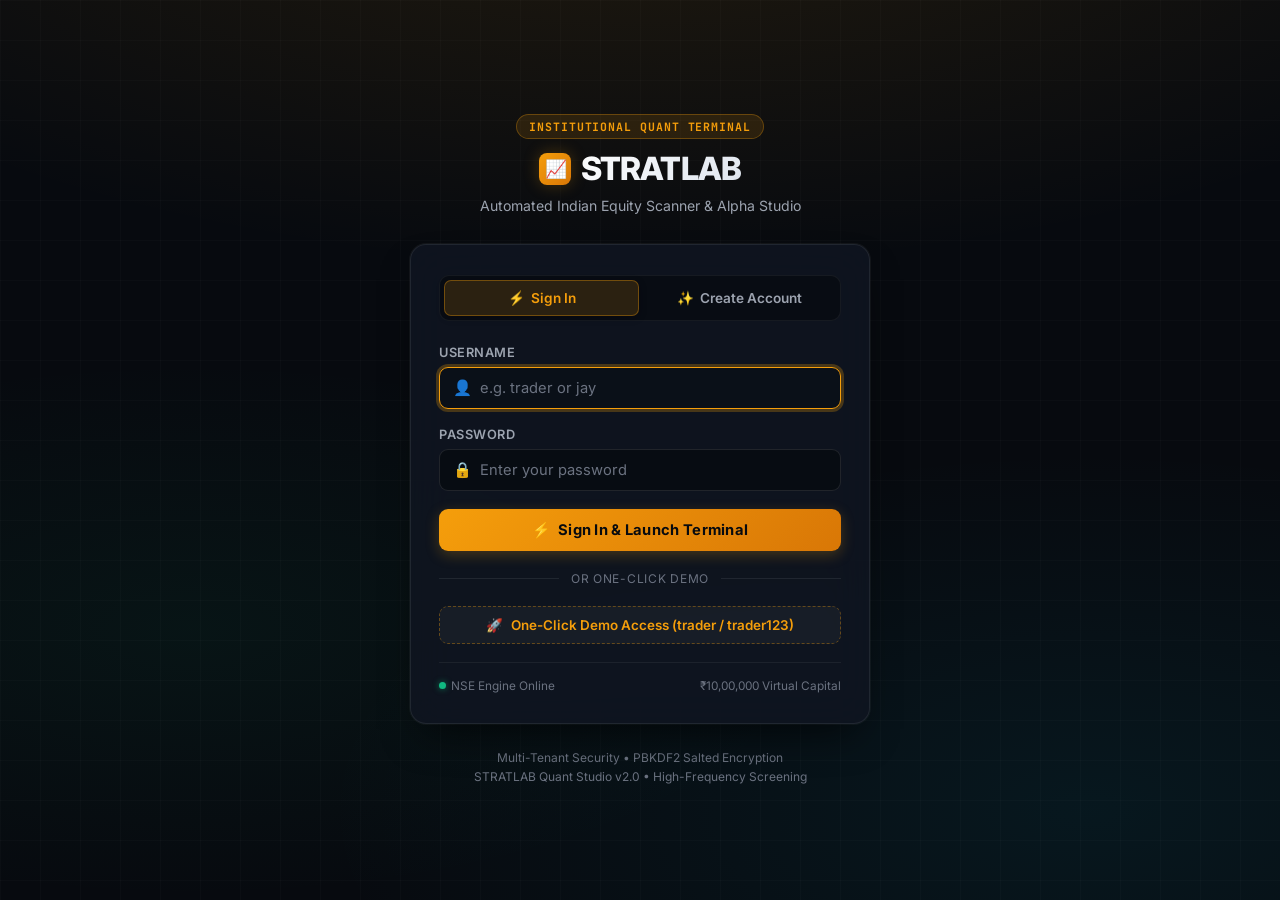
==== frontend/login.html @ 99e92d4f "feat: implement dedicated login gateway page and authentication guard" ====
<!DOCTYPE html>
<html lang="en">
<head>
  <meta charset="UTF-8">
  <meta name="viewport" content="width=device-width, initial-scale=1.0">
  <title>Sign In — STRATLAB Quant Studio</title>
  <link rel="preconnect" href="https://fonts.googleapis.com">
  <link rel="preconnect" href="https://fonts.gstatic.com" crossorigin>
  <link href="https://fonts.googleapis.com/css2?family=Inter:wght@300;400;500;600;700;800&family=JetBrains+Mono:wght@400;500;600;700&display=swap" rel="stylesheet">
  <style>
    :root {
      --bg-dark: #070a0f;
      --bg-surface: #0e131d;
      --bg-card: rgba(16, 22, 34, 0.85);
      --bg-card-hover: rgba(22, 30, 46, 0.95);
      --border-subtle: rgba(255, 255, 255, 0.08);
      --border-focus: #f59e0b;
      --text-main: #f3f4f6;
      --text-muted: #9ca3af;
      --text-subtle: #6b7280;
      --accent-amber: #f59e0b;
      --accent-amber-glow: rgba(245, 158, 11, 0.25);
      --accent-cyan: #06b6d4;
      --accent-cyan-glow: rgba(6, 182, 212, 0.25);
      --accent-green: #10b981;
      --accent-red: #ef4444;
      --font-main: 'Inter', -apple-system, BlinkMacSystemFont, 'Segoe UI', Roboto, sans-serif;
      --font-mono: 'JetBrains Mono', monospace;
    }

    * {
      box-sizing: border-box;
      margin: 0;
      padding: 0;
    }

    body {
      background-color: var(--bg-dark);
      background-image: 
        radial-gradient(ellipse 80% 50% at 50% -20%, rgba(245, 158, 11, 0.12), transparent),
        radial-gradient(ellipse 60% 40% at 85% 90%, rgba(6, 182, 212, 0.08), transparent),
        radial-gradient(ellipse 50% 30% at 15% 70%, rgba(16, 185, 129, 0.06), transparent);
      color: var(--text-main);
      font-family: var(--font-main);
      min-height: 100vh;
      display: flex;
      flex-direction: column;
      align-items: center;
      justify-content: center;
      padding: 24px 16px;
      overflow-x: hidden;
    }

    /* Ambient grid background overlay */
    .bg-grid {
      position: fixed;
      top: 0;
      left: 0;
      width: 100vw;
      height: 100vh;
      background-size: 40px 40px;
      background-image: 
        linear-gradient(to right, rgba(255, 255, 255, 0.02) 1px, transparent 1px),
        linear-gradient(to bottom, rgba(255, 255, 255, 0.02) 1px, transparent 1px);
      pointer-events: none;
      z-index: 0;
    }

    .login-container {
      position: relative;
      z-index: 1;
      width: 100%;
      max-width: 460px;
      margin: 0 auto;
    }

    /* Brand Header */
    .brand-header {
      text-align: center;
      margin-bottom: 28px;
    }

    .brand-badge {
      display: inline-flex;
      align-items: center;
      gap: 6px;
      padding: 4px 12px;
      border-radius: 9999px;
      background: rgba(245, 158, 11, 0.12);
      border: 1px solid rgba(245, 158, 11, 0.3);
      color: var(--accent-amber);
      font-size: 0.72rem;
      font-weight: 700;
      letter-spacing: 0.08em;
      text-transform: uppercase;
      margin-bottom: 12px;
      font-family: var(--font-mono);
    }

    .brand-title {
      font-size: 2rem;
      font-weight: 800;
      letter-spacing: -0.03em;
      line-height: 1.15;
      background: linear-gradient(135deg, #ffffff 30%, #e2e8f0 70%, #94a3b8 100%);
      -webkit-background-clip: text;
      -webkit-text-fill-color: transparent;
      margin-bottom: 8px;
      display: flex;
      align-items: center;
      justify-content: center;
      gap: 10px;
    }

    .brand-logo-icon {
      width: 32px;
      height: 32px;
      background: linear-gradient(135deg, #f59e0b, #d97706);
      border-radius: 8px;
      display: inline-flex;
      align-items: center;
      justify-content: center;
      font-size: 1.1rem;
      box-shadow: 0 0 16px var(--accent-amber-glow);
      -webkit-text-fill-color: #070a0f;
    }

    .brand-subtitle {
      font-size: 0.88rem;
      color: var(--text-muted);
      line-height: 1.45;
    }

    /* Auth Card */
    .auth-card {
      background: var(--bg-card);
      backdrop-filter: blur(20px);
      -webkit-backdrop-filter: blur(20px);
      border: 1px solid var(--border-subtle);
      border-radius: 16px;
      box-shadow: 0 20px 40px -15px rgba(0, 0, 0, 0.7), 0 0 0 1px rgba(255, 255, 255, 0.05);
      padding: 30px 28px;
      transition: border-color 0.25s ease;
    }

    /* Tabs Row */
    .tabs-row {
      display: flex;
      background: rgba(0, 0, 0, 0.35);
      border: 1px solid rgba(255, 255, 255, 0.06);
      border-radius: 10px;
      padding: 4px;
      margin-bottom: 24px;
      gap: 4px;
    }

    .tab-btn {
      flex: 1;
      padding: 9px 14px;
      background: transparent;
      border: none;
      color: var(--text-muted);
      font-size: 0.85rem;
      font-weight: 600;
      border-radius: 7px;
      cursor: pointer;
      transition: all 0.2s ease;
      font-family: var(--font-main);
      display: flex;
      align-items: center;
      justify-content: center;
      gap: 6px;
    }

    .tab-btn:hover {
      color: var(--text-main);
      background: rgba(255, 255, 255, 0.04);
    }

    .tab-btn.active {
      background: rgba(245, 158, 11, 0.15);
      color: var(--accent-amber);
      border: 1px solid rgba(245, 158, 11, 0.35);
      box-shadow: 0 2px 8px rgba(0, 0, 0, 0.2);
    }

    /* Form Styles */
    .form-group {
      margin-bottom: 18px;
    }

    .form-label {
      display: block;
      font-size: 0.8rem;
      font-weight: 600;
      color: var(--text-muted);
      margin-bottom: 7px;
      text-transform: uppercase;
      letter-spacing: 0.04em;
    }

    .input-wrapper {
      position: relative;
      display: flex;
      align-items: center;
    }

    .input-icon {
      position: absolute;
      left: 14px;
      color: var(--text-subtle);
      font-size: 0.95rem;
      pointer-events: none;
      user-select: none;
    }

    .form-input {
      width: 100%;
      padding: 11px 14px 11px 40px;
      background: rgba(7, 10, 15, 0.7);
      border: 1px solid rgba(255, 255, 255, 0.1);
      border-radius: 9px;
      color: var(--text-main);
      font-size: 0.92rem;
      font-family: var(--font-main);
      transition: all 0.2s ease;
      outline: none;
    }

    .form-input:focus {
      border-color: var(--accent-amber);
      box-shadow: 0 0 0 3px var(--accent-amber-glow);
      background: rgba(11, 16, 24, 0.9);
    }

    .form-input::placeholder {
      color: var(--text-subtle);
    }

    /* Status Message Box */
    .status-box {
      padding: 11px 14px;
      border-radius: 9px;
      font-size: 0.83rem;
      margin-bottom: 18px;
      display: none;
      align-items: center;
      gap: 10px;
      line-height: 1.4;
      animation: fadeIn 0.2s ease-in;
    }

    .status-box.error {
      background: rgba(239, 68, 68, 0.12);
      border: 1px solid rgba(239, 68, 68, 0.35);
      color: #fca5a5;
      display: flex;
    }

    .status-box.success {
      background: rgba(16, 185, 129, 0.12);
      border: 1px solid rgba(16, 185, 129, 0.35);
      color: #6ee7b7;
      display: flex;
    }

    /* Submit Button */
    .btn-submit {
      width: 100%;
      padding: 12px 16px;
      background: linear-gradient(135deg, #f59e0b, #d97706);
      border: none;
      border-radius: 9px;
      color: #070a0f;
      font-size: 0.92rem;
      font-weight: 700;
      letter-spacing: 0.02em;
      cursor: pointer;
      box-shadow: 0 4px 14px var(--accent-amber-glow);
      transition: all 0.2s ease;
      display: flex;
      align-items: center;
      justify-content: center;
      gap: 8px;
      font-family: var(--font-main);
    }

    .btn-submit:hover:not(:disabled) {
      transform: translateY(-1px);
      box-shadow: 0 6px 20px rgba(245, 158, 11, 0.35);
      filter: brightness(1.06);
    }

    .btn-submit:active:not(:disabled) {
      transform: translateY(0);
    }

    .btn-submit:disabled {
      opacity: 0.65;
      cursor: not-allowed;
    }

    /* Divider */
    .auth-divider {
      display: flex;
      align-items: center;
      margin: 20px 0;
      color: var(--text-subtle);
      font-size: 0.75rem;
      text-transform: uppercase;
      letter-spacing: 0.06em;
    }

    .auth-divider::before,
    .auth-divider::after {
      content: '';
      flex: 1;
      height: 1px;
      background: rgba(255, 255, 255, 0.08);
    }

    .auth-divider span {
      padding: 0 12px;
    }

    /* Quick Demo Login Button */
    .btn-demo {
      width: 100%;
      padding: 10px 14px;
      background: rgba(255, 255, 255, 0.04);
      border: 1px dashed rgba(245, 158, 11, 0.35);
      border-radius: 9px;
      color: var(--accent-amber);
      font-size: 0.84rem;
      font-weight: 600;
      cursor: pointer;
      transition: all 0.2s ease;
      display: flex;
      align-items: center;
      justify-content: center;
      gap: 8px;
      font-family: var(--font-main);
    }

    .btn-demo:hover {
      background: rgba(245, 158, 11, 0.1);
      border-color: var(--accent-amber);
      border-style: solid;
      transform: translateY(-1px);
    }

    /* Feature Badges under card */
    .card-footer-info {
      margin-top: 18px;
      padding-top: 16px;
      border-top: 1px solid rgba(255, 255, 255, 0.06);
      display: flex;
      align-items: center;
      justify-content: space-between;
      font-size: 0.74rem;
      color: var(--text-subtle);
    }

    .card-footer-info span {
      display: inline-flex;
      align-items: center;
      gap: 5px;
    }

    .status-dot {
      width: 7px;
      height: 7px;
      border-radius: 50%;
      background: var(--accent-green);
      box-shadow: 0 0 6px rgba(16, 185, 129, 0.6);
    }

    /* Footer Copyright & Security */
    .page-footer {
      text-align: center;
      margin-top: 24px;
      font-size: 0.75rem;
      color: var(--text-subtle);
      line-height: 1.6;
    }

    .page-footer code {
      font-family: var(--font-mono);
      color: var(--text-muted);
      background: rgba(255, 255, 255, 0.04);
      padding: 2px 6px;
      border-radius: 4px;
    }

    /* Initial loading state cover */
    #auth-checking-overlay {
      position: fixed;
      top: 0;
      left: 0;
      width: 100vw;
      height: 100vh;
      background: var(--bg-dark);
      display: flex;
      flex-direction: column;
      align-items: center;
      justify-content: center;
      gap: 14px;
      z-index: 9999;
      transition: opacity 0.25s ease;
    }

    .spinner {
      width: 32px;
      height: 32px;
      border: 3px solid rgba(245, 158, 11, 0.15);
      border-top-color: var(--accent-amber);
      border-radius: 50%;
      animation: spin 0.8s linear infinite;
    }

    @keyframes spin {
      to { transform: rotate(360deg); }
    }

    @keyframes fadeIn {
      from { opacity: 0; transform: translateY(-4px); }
      to { opacity: 1; transform: translateY(0); }
    }
  </style>
</head>
<body>
  <div class="bg-grid"></div>

  <!-- Smooth verification overlay when checking active token -->
  <div id="auth-checking-overlay">
    <div class="spinner"></div>
    <p style="font-size: 0.84rem; color: var(--text-muted); font-family: var(--font-mono);">Connecting to Quant Studio...</p>
  </div>

  <div class="login-container">
    <!-- Brand Header -->
    <header class="brand-header">
      <div class="brand-badge">Institutional Quant Terminal</div>
      <h1 class="brand-title">
        <span class="brand-logo-icon">📈</span>
        <span>STRATLAB</span>
      </h1>
      <p class="brand-subtitle">Automated Indian Equity Scanner &amp; Alpha Studio</p>
    </header>

    <!-- Auth Card -->
    <main class="auth-card">
      <!-- Tabs -->
      <nav class="tabs-row" aria-label="Authentication Options">
        <button type="button" id="btn-tab-login" class="tab-btn active" onclick="switchAuthMode('login')">
          <span>⚡</span> Sign In
        </button>
        <button type="button" id="btn-tab-register" class="tab-btn" onclick="switchAuthMode('register')">
          <span>✨</span> Create Account
        </button>
      </nav>

      <!-- Status Alert Box -->
      <div id="auth-status-alert" class="status-box" role="alert"></div>

      <!-- Sign In Form -->
      <form id="form-signin" onsubmit="event.preventDefault(); handleSignIn();">
        <div class="form-group">
          <label class="form-label" for="signin-username">Username</label>
          <div class="input-wrapper">
            <span class="input-icon">👤</span>
            <input type="text" id="signin-username" class="form-input" placeholder="e.g. trader or jay" required autocomplete="username" autofocus>
          </div>
        </div>

        <div class="form-group">
          <label class="form-label" for="signin-password">Password</label>
          <div class="input-wrapper">
            <span class="input-icon">🔒</span>
            <input type="password" id="signin-password" class="form-input" placeholder="Enter your password" required autocomplete="current-password">
          </div>
        </div>

        <button type="submit" id="btn-submit-signin" class="btn-submit">
          <span>⚡</span> Sign In &amp; Launch Terminal
        </button>

        <div class="auth-divider">
          <span>or one-click demo</span>
        </div>

        <button type="button" class="btn-demo" onclick="handleDemoLogin()">
          <span>🚀</span> One-Click Demo Access (trader / trader123)
        </button>
      </form>

      <!-- Create Account Form -->
      <form id="form-register" style="display: none;" onsubmit="event.preventDefault(); handleRegister();">
        <div class="form-group">
          <label class="form-label" for="reg-username">Username</label>
          <div class="input-wrapper">
            <span class="input-icon">👤</span>
            <input type="text" id="reg-username" class="form-input" placeholder="Choose a username (min 3 chars)" required autocomplete="username">
          </div>
        </div>

        <div class="form-group">
          <label class="form-label" for="reg-display">Display Name (Optional)</label>
          <div class="input-wrapper">
            <span class="input-icon">🏷️</span>
            <input type="text" id="reg-display" class="form-input" placeholder="e.g. Jay Bothra" autocomplete="name">
          </div>
        </div>

        <div class="form-group">
          <label class="form-label" for="reg-password">Password</label>
          <div class="input-wrapper">
            <span class="input-icon">🔒</span>
            <input type="password" id="reg-password" class="form-input" placeholder="Min 4 characters" required autocomplete="new-password">
          </div>
        </div>

        <button type="submit" id="btn-submit-register" class="btn-submit">
          <span>🚀</span> Create Account &amp; Claim ₹10,00,000 Capital
        </button>
      </form>

      <!-- Footer Info -->
      <div class="card-footer-info">
        <span><span class="status-dot"></span> NSE Engine Online</span>
        <span>₹10,00,000 Virtual Capital</span>
      </div>
    </main>

    <!-- Page Footer -->
    <footer class="page-footer">
      <p>Multi-Tenant Security • PBKDF2 Salted Encryption</p>
      <p>STRATLAB Quant Studio v2.0 • High-Frequency Screening</p>
    </footer>
  </div>

  <script>
    // Tab switching logic
    function switchAuthMode(mode) {
      const isLogin = mode === 'login';
      document.getElementById('btn-tab-login').classList.toggle('active', isLogin);
      document.getElementById('btn-tab-register').classList.toggle('active', !isLogin);
      document.getElementById('form-signin').style.display = isLogin ? 'block' : 'none';
      document.getElementById('form-register').style.display = isLogin ? 'none' : 'block';
      clearStatus();

      if (isLogin) {
        document.getElementById('signin-username').focus();
      } else {
        document.getElementById('reg-username').focus();
      }
    }

    function showStatus(message, type = 'error') {
      const alert = document.getElementById('auth-status-alert');
      alert.className = `status-box ${type}`;
      alert.innerHTML = `${type === 'error' ? '⚠️' : '✅'} <span>${message}</span>`;
      alert.style.display = 'flex';
    }

    function clearStatus() {
      const alert = document.getElementById('auth-status-alert');
      alert.style.display = 'none';
      alert.innerHTML = '';
    }

    // Direct Login Submission
    async function handleSignIn() {
      clearStatus();
      const usernameInput = document.getElementById('signin-username');
      const passwordInput = document.getElementById('signin-password');
      const btn = document.getElementById('btn-submit-signin');

      const username = usernameInput.value.trim();
      const password = passwordInput.value;

      if (!username || !password) {
        showStatus('Please enter both username and password.');
        return;
      }

      btn.disabled = true;
      btn.innerHTML = '<span>⏳ Signing in...</span>';

      try {
        const res = await fetch('/auth/login', {
          method: 'POST',
          headers: { 'Content-Type': 'application/json' },
          body: JSON.stringify({ username, password })
        });

        const data = await res.json().catch(() => ({}));
        if (!res.ok) {
          throw new Error(data.detail || `Login failed (HTTP ${res.status})`);
        }

        localStorage.setItem('stratlab_auth_token', data.token);
        localStorage.setItem('stratlab_user', JSON.stringify(data.user));

        showStatus(`Authenticated as ${data.user.display_name || data.user.username}. Launching terminal...`, 'success');
        setTimeout(() => {
          window.location.replace('/');
        }, 400);
      } catch (err) {
        showStatus(err.message || 'Authentication failed. Please check credentials.');
        btn.disabled = false;
        btn.innerHTML = '<span>⚡</span> Sign In &amp; Launch Terminal';
      }
    }

    // One-Click Demo Access
    function handleDemoLogin() {
      document.getElementById('signin-username').value = 'trader';
      document.getElementById('signin-password').value = 'trader123';
      handleSignIn();
    }

    // Registration Submission
    async function handleRegister() {
      clearStatus();
      const usernameInput = document.getElementById('reg-username');
      const displayInput = document.getElementById('reg-display');
      const passwordInput = document.getElementById('reg-password');
      const btn = document.getElementById('btn-submit-register');

      const username = usernameInput.value.trim();
      const displayName = displayInput.value.trim();
      const password = passwordInput.value;

      if (!username || !password) {
        showStatus('Username and password are required.');
        return;
      }

      if (username.length < 3) {
        showStatus('Username must be at least 3 characters.');
        return;
      }

      if (password.length < 4) {
        showStatus('Password must be at least 4 characters.');
        return;
      }

      btn.disabled = true;
      btn.innerHTML = '<span>⏳ Creating account...</span>';

      try {
        const res = await fetch('/auth/register', {
          method: 'POST',
          headers: { 'Content-Type': 'application/json' },
          body: JSON.stringify({ username, password, display_name: displayName || null })
        });

        const data = await res.json().catch(() => ({}));
        if (!res.ok) {
          throw new Error(data.detail || `Registration failed (HTTP ${res.status})`);
        }

        localStorage.setItem('stratlab_auth_token', data.token);
        localStorage.setItem('stratlab_user', JSON.stringify(data.user));

        showStatus(`Account created! Welcome, ${data.user.display_name || data.user.username}. Entering terminal...`, 'success');
        setTimeout(() => {
          window.location.replace('/');
        }, 500);
      } catch (err) {
        showStatus(err.message || 'Registration failed.');
        btn.disabled = false;
        btn.innerHTML = '<span>🚀</span> Create Account &amp; Claim ₹10,00,000 Capital';
      }
    }

    // Check existing session on load
    async function checkExistingSession() {
      const token = localStorage.getItem('stratlab_auth_token');
      const overlay = document.getElementById('auth-checking-overlay');

      if (!token) {
        // No token, remove overlay smoothly
        overlay.style.opacity = '0';
        setTimeout(() => { overlay.style.display = 'none'; }, 200);
        return;
      }

      try {
        const res = await fetch('/auth/me', {
          headers: { 'Authorization': `Bearer ${token}` }
        });

        if (res.ok) {
          // Valid active session, immediately route to terminal
          window.location.replace('/');
          return;
        } else {
          // Token is invalid/expired, purge and show login
          localStorage.removeItem('stratlab_auth_token');
          localStorage.removeItem('stratlab_user');
          overlay.style.opacity = '0';
          setTimeout(() => { overlay.style.display = 'none'; }, 200);
        }
      } catch (err) {
        overlay.style.opacity = '0';
        setTimeout(() => { overlay.style.display = 'none'; }, 200);
      }
    }

    document.addEventListener('DOMContentLoaded', checkExistingSession);
  </script>
</body>
</html>
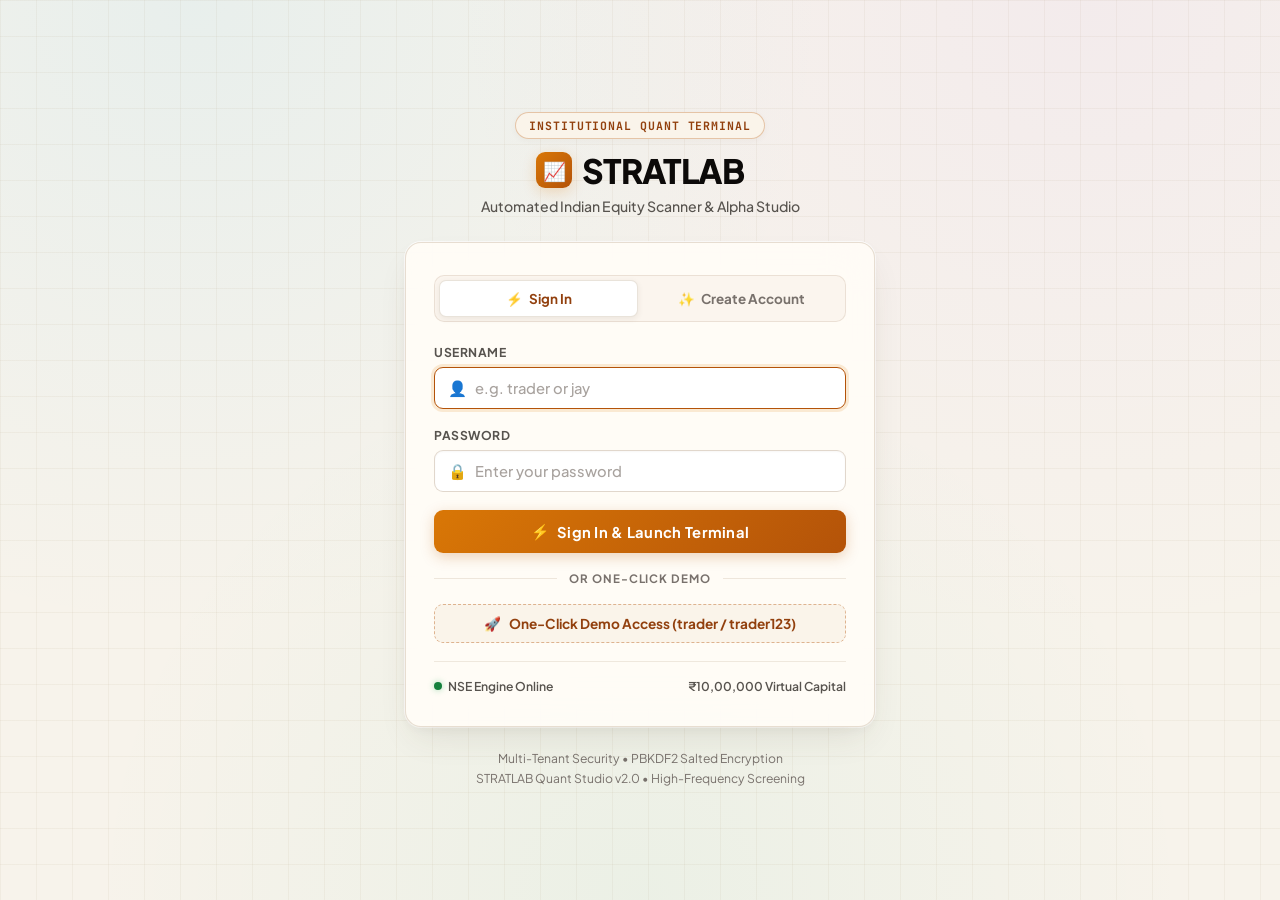
==== commit fe8f74ec: "style: align login portal with warm beige and sandstone light theme" ====
--- a/frontend/login.html
+++ b/frontend/login.html
@@ -3,29 +3,36 @@
 <head>
   <meta charset="UTF-8">
   <meta name="viewport" content="width=device-width, initial-scale=1.0">
+  <meta name="color-scheme" content="light">
   <title>Sign In — STRATLAB Quant Studio</title>
   <link rel="preconnect" href="https://fonts.googleapis.com">
   <link rel="preconnect" href="https://fonts.gstatic.com" crossorigin>
-  <link href="https://fonts.googleapis.com/css2?family=Inter:wght@300;400;500;600;700;800&family=JetBrains+Mono:wght@400;500;600;700&display=swap" rel="stylesheet">
+  <link href="https://fonts.googleapis.com/css2?family=Plus+Jakarta+Sans:wght@300;400;500;600;700;800&family=JetBrains+Mono:wght@400;500;600;700&display=swap" rel="stylesheet">
   <style>
     :root {
-      --bg-dark: #070a0f;
-      --bg-surface: #0e131d;
-      --bg-card: rgba(16, 22, 34, 0.85);
-      --bg-card-hover: rgba(22, 30, 46, 0.95);
-      --border-subtle: rgba(255, 255, 255, 0.08);
-      --border-focus: #f59e0b;
-      --text-main: #f3f4f6;
-      --text-muted: #9ca3af;
-      --text-subtle: #6b7280;
-      --accent-amber: #f59e0b;
-      --accent-amber-glow: rgba(245, 158, 11, 0.25);
-      --accent-cyan: #06b6d4;
-      --accent-cyan-glow: rgba(6, 182, 212, 0.25);
-      --accent-green: #10b981;
-      --accent-red: #ef4444;
-      --font-main: 'Inter', -apple-system, BlinkMacSystemFont, 'Segoe UI', Roboto, sans-serif;
-      --font-mono: 'JetBrains Mono', monospace;
+      color-scheme: light;
+      --bg-base: #f7f3eb;
+      --bg-subtle: #f0e9dc;
+      --surface-1: #fffdfa;
+      --surface-2: #fcf8f0;
+      --surface-3: #f5eee1;
+      --surface-glass: rgba(255, 252, 247, 0.94);
+      --border-subtle: rgba(168, 142, 110, 0.22);
+      --border-glass: rgba(168, 142, 110, 0.28);
+      --border-focus: #b45309;
+      --text-pure: #0c0a09;
+      --text-main: #1c1917;
+      --text-secondary: #57534e;
+      --text-muted: #78716c;
+      --text-faint: #a8a29e;
+      --amber: #b45309;
+      --amber-dark: #92400e;
+      --amber-glow: rgba(217, 119, 6, 0.22);
+      --amber-soft: rgba(217, 119, 6, 0.1);
+      --emerald: #15803d;
+      --rose: #b91c1c;
+      --font-sans: 'Plus Jakarta Sans', -apple-system, BlinkMacSystemFont, 'Segoe UI', Roboto, sans-serif;
+      --font-mono: 'JetBrains Mono', Consolas, monospace;
     }
 
     * {
@@ -34,34 +41,39 @@
       padding: 0;
     }
 
+    html {
+      color-scheme: light !important;
+    }
+
     body {
-      background-color: var(--bg-dark);
+      background-color: var(--bg-base);
       background-image: 
-        radial-gradient(ellipse 80% 50% at 50% -20%, rgba(245, 158, 11, 0.12), transparent),
-        radial-gradient(ellipse 60% 40% at 85% 90%, rgba(6, 182, 212, 0.08), transparent),
-        radial-gradient(ellipse 50% 30% at 15% 70%, rgba(16, 185, 129, 0.06), transparent);
+        radial-gradient(circle at 15% 0%, rgba(56, 189, 248, 0.08) 0%, transparent 45%),
+        radial-gradient(circle at 85% 0%, rgba(192, 132, 252, 0.07) 0%, transparent 45%),
+        radial-gradient(circle at 50% 100%, rgba(16, 185, 129, 0.05) 0%, transparent 50%);
+      background-attachment: fixed;
       color: var(--text-main);
-      font-family: var(--font-main);
+      font-family: var(--font-sans);
       min-height: 100vh;
       display: flex;
       flex-direction: column;
       align-items: center;
       justify-content: center;
-      padding: 24px 16px;
+      padding: 28px 16px;
       overflow-x: hidden;
     }
 
-    /* Ambient grid background overlay */
+    /* Ambient Warm Grid Pattern */
     .bg-grid {
       position: fixed;
       top: 0;
       left: 0;
       width: 100vw;
       height: 100vh;
-      background-size: 40px 40px;
+      background-size: 36px 36px;
       background-image: 
-        linear-gradient(to right, rgba(255, 255, 255, 0.02) 1px, transparent 1px),
-        linear-gradient(to bottom, rgba(255, 255, 255, 0.02) 1px, transparent 1px);
+        linear-gradient(to right, rgba(168, 142, 110, 0.08) 1px, transparent 1px),
+        linear-gradient(to bottom, rgba(168, 142, 110, 0.08) 1px, transparent 1px);
       pointer-events: none;
       z-index: 0;
     }
@@ -70,42 +82,41 @@
       position: relative;
       z-index: 1;
       width: 100%;
-      max-width: 460px;
+      max-width: 470px;
       margin: 0 auto;
     }
 
     /* Brand Header */
     .brand-header {
       text-align: center;
-      margin-bottom: 28px;
+      margin-bottom: 26px;
     }
 
     .brand-badge {
       display: inline-flex;
       align-items: center;
       gap: 6px;
-      padding: 4px 12px;
+      padding: 5px 13px;
       border-radius: 9999px;
-      background: rgba(245, 158, 11, 0.12);
-      border: 1px solid rgba(245, 158, 11, 0.3);
-      color: var(--accent-amber);
+      background: #faf4ea;
+      border: 1px solid rgba(180, 83, 9, 0.3);
+      color: var(--amber-dark);
       font-size: 0.72rem;
       font-weight: 700;
       letter-spacing: 0.08em;
       text-transform: uppercase;
       margin-bottom: 12px;
       font-family: var(--font-mono);
+      box-shadow: 0 2px 6px rgba(70, 55, 35, 0.04);
     }
 
     .brand-title {
-      font-size: 2rem;
+      font-size: 2.1rem;
       font-weight: 800;
-      letter-spacing: -0.03em;
+      letter-spacing: -0.035em;
       line-height: 1.15;
-      background: linear-gradient(135deg, #ffffff 30%, #e2e8f0 70%, #94a3b8 100%);
-      -webkit-background-clip: text;
-      -webkit-text-fill-color: transparent;
-      margin-bottom: 8px;
+      color: var(--text-pure);
+      margin-bottom: 6px;
       display: flex;
       align-items: center;
       justify-content: center;
@@ -113,44 +124,47 @@
     }
 
     .brand-logo-icon {
-      width: 32px;
-      height: 32px;
-      background: linear-gradient(135deg, #f59e0b, #d97706);
-      border-radius: 8px;
+      width: 36px;
+      height: 36px;
+      background: linear-gradient(135deg, #d97706, #b45309);
+      border-radius: 9px;
       display: inline-flex;
       align-items: center;
       justify-content: center;
-      font-size: 1.1rem;
-      box-shadow: 0 0 16px var(--accent-amber-glow);
-      -webkit-text-fill-color: #070a0f;
+      font-size: 1.15rem;
+      box-shadow: 0 4px 14px var(--amber-glow);
+      color: #ffffff;
     }
 
     .brand-subtitle {
       font-size: 0.88rem;
-      color: var(--text-muted);
+      color: var(--text-secondary);
+      font-weight: 500;
       line-height: 1.45;
     }
 
-    /* Auth Card */
+    /* Auth Card — Warm Ivory / Glassmorphic */
     .auth-card {
-      background: var(--bg-card);
+      background: var(--surface-glass);
       backdrop-filter: blur(20px);
       -webkit-backdrop-filter: blur(20px);
-      border: 1px solid var(--border-subtle);
+      border: 1px solid var(--border-glass);
       border-radius: 16px;
-      box-shadow: 0 20px 40px -15px rgba(0, 0, 0, 0.7), 0 0 0 1px rgba(255, 255, 255, 0.05);
-      padding: 30px 28px;
-      transition: border-color 0.25s ease;
+      box-shadow: 
+        0 16px 36px -10px rgba(70, 55, 35, 0.12),
+        0 4px 12px rgba(70, 55, 35, 0.04),
+        0 0 0 1px rgba(255, 255, 255, 0.8);
+      padding: 32px 28px;
     }
 
     /* Tabs Row */
     .tabs-row {
       display: flex;
-      background: rgba(0, 0, 0, 0.35);
-      border: 1px solid rgba(255, 255, 255, 0.06);
+      background: #fbf5ee;
+      border: 1px solid rgba(168, 142, 110, 0.2);
       border-radius: 10px;
       padding: 4px;
-      margin-bottom: 24px;
+      margin-bottom: 22px;
       gap: 4px;
     }
 
@@ -158,14 +172,14 @@
       flex: 1;
       padding: 9px 14px;
       background: transparent;
-      border: none;
+      border: 1px solid transparent;
       color: var(--text-muted);
-      font-size: 0.85rem;
-      font-weight: 600;
+      font-size: 0.84rem;
+      font-weight: 700;
       border-radius: 7px;
       cursor: pointer;
-      transition: all 0.2s ease;
-      font-family: var(--font-main);
+      transition: all 0.15s ease;
+      font-family: var(--font-sans);
       display: flex;
       align-items: center;
       justify-content: center;
@@ -174,14 +188,14 @@
 
     .tab-btn:hover {
       color: var(--text-main);
-      background: rgba(255, 255, 255, 0.04);
+      background: rgba(255, 255, 255, 0.6);
     }
 
     .tab-btn.active {
-      background: rgba(245, 158, 11, 0.15);
-      color: var(--accent-amber);
-      border: 1px solid rgba(245, 158, 11, 0.35);
-      box-shadow: 0 2px 8px rgba(0, 0, 0, 0.2);
+      background: #ffffff;
+      color: var(--amber-dark);
+      border: 1px solid rgba(168, 142, 110, 0.25);
+      box-shadow: 0 2px 6px rgba(70, 55, 35, 0.08);
     }
 
     /* Form Styles */
@@ -191,12 +205,12 @@
 
     .form-label {
       display: block;
-      font-size: 0.8rem;
-      font-weight: 600;
-      color: var(--text-muted);
+      font-size: 0.76rem;
+      font-weight: 700;
+      color: var(--text-secondary);
       margin-bottom: 7px;
       text-transform: uppercase;
-      letter-spacing: 0.04em;
+      letter-spacing: 0.5px;
     }
 
     .input-wrapper {
@@ -208,7 +222,7 @@
     .input-icon {
       position: absolute;
       left: 14px;
-      color: var(--text-subtle);
+      color: var(--text-muted);
       font-size: 0.95rem;
       pointer-events: none;
       user-select: none;
@@ -217,31 +231,34 @@
     .form-input {
       width: 100%;
       padding: 11px 14px 11px 40px;
-      background: rgba(7, 10, 15, 0.7);
-      border: 1px solid rgba(255, 255, 255, 0.1);
+      background: #ffffff;
+      border: 1px solid rgba(168, 142, 110, 0.35);
       border-radius: 9px;
-      color: var(--text-main);
+      color: var(--text-pure);
       font-size: 0.92rem;
-      font-family: var(--font-main);
-      transition: all 0.2s ease;
+      font-family: var(--font-sans);
+      font-weight: 500;
+      transition: all 0.15s ease;
       outline: none;
+      box-shadow: inset 0 1px 2px rgba(70, 55, 35, 0.04);
     }
 
     .form-input:focus {
-      border-color: var(--accent-amber);
-      box-shadow: 0 0 0 3px var(--accent-amber-glow);
-      background: rgba(11, 16, 24, 0.9);
+      border-color: var(--amber);
+      box-shadow: 0 0 0 3px rgba(217, 119, 6, 0.15);
+      background: #ffffff;
     }
 
     .form-input::placeholder {
-      color: var(--text-subtle);
-    }
-
-    /* Status Message Box */
+      color: var(--text-faint);
+    }
+
+    /* Status Message Alert */
     .status-box {
       padding: 11px 14px;
       border-radius: 9px;
       font-size: 0.83rem;
+      font-weight: 600;
       margin-bottom: 18px;
       display: none;
       align-items: center;
@@ -251,44 +268,44 @@
     }
 
     .status-box.error {
-      background: rgba(239, 68, 68, 0.12);
-      border: 1px solid rgba(239, 68, 68, 0.35);
-      color: #fca5a5;
+      background: #fef2f2;
+      border: 1px solid #fecaca;
+      color: #991b1b;
       display: flex;
     }
 
     .status-box.success {
-      background: rgba(16, 185, 129, 0.12);
-      border: 1px solid rgba(16, 185, 129, 0.35);
-      color: #6ee7b7;
-      display: flex;
-    }
-
-    /* Submit Button */
+      background: #f0fdf4;
+      border: 1px solid #bbf7d0;
+      color: #166534;
+      display: flex;
+    }
+
+    /* Primary Submit Button */
     .btn-submit {
       width: 100%;
       padding: 12px 16px;
-      background: linear-gradient(135deg, #f59e0b, #d97706);
+      background: linear-gradient(135deg, #d97706 0%, #b45309 100%);
       border: none;
       border-radius: 9px;
-      color: #070a0f;
+      color: #ffffff;
       font-size: 0.92rem;
       font-weight: 700;
       letter-spacing: 0.02em;
       cursor: pointer;
-      box-shadow: 0 4px 14px var(--accent-amber-glow);
-      transition: all 0.2s ease;
+      box-shadow: 0 4px 14px rgba(180, 83, 9, 0.25);
+      transition: all 0.15s ease;
       display: flex;
       align-items: center;
       justify-content: center;
       gap: 8px;
-      font-family: var(--font-main);
+      font-family: var(--font-sans);
     }
 
     .btn-submit:hover:not(:disabled) {
       transform: translateY(-1px);
-      box-shadow: 0 6px 20px rgba(245, 158, 11, 0.35);
-      filter: brightness(1.06);
+      box-shadow: 0 6px 20px rgba(180, 83, 9, 0.35);
+      filter: brightness(1.04);
     }
 
     .btn-submit:active:not(:disabled) {
@@ -304,11 +321,12 @@
     .auth-divider {
       display: flex;
       align-items: center;
-      margin: 20px 0;
-      color: var(--text-subtle);
-      font-size: 0.75rem;
+      margin: 18px 0;
+      color: var(--text-muted);
+      font-size: 0.72rem;
+      font-weight: 700;
       text-transform: uppercase;
-      letter-spacing: 0.06em;
+      letter-spacing: 0.08em;
     }
 
     .auth-divider::before,
@@ -316,80 +334,83 @@
       content: '';
       flex: 1;
       height: 1px;
-      background: rgba(255, 255, 255, 0.08);
+      background: rgba(168, 142, 110, 0.2);
     }
 
     .auth-divider span {
       padding: 0 12px;
     }
 
-    /* Quick Demo Login Button */
+    /* Quick Demo Button */
     .btn-demo {
       width: 100%;
       padding: 10px 14px;
-      background: rgba(255, 255, 255, 0.04);
-      border: 1px dashed rgba(245, 158, 11, 0.35);
+      background: #faf4ea;
+      border: 1px dashed rgba(180, 83, 9, 0.4);
       border-radius: 9px;
-      color: var(--accent-amber);
-      font-size: 0.84rem;
-      font-weight: 600;
+      color: var(--amber-dark);
+      font-size: 0.85rem;
+      font-weight: 700;
       cursor: pointer;
-      transition: all 0.2s ease;
+      transition: all 0.15s ease;
       display: flex;
       align-items: center;
       justify-content: center;
       gap: 8px;
-      font-family: var(--font-main);
+      font-family: var(--font-sans);
     }
 
     .btn-demo:hover {
-      background: rgba(245, 158, 11, 0.1);
-      border-color: var(--accent-amber);
+      background: #f5ece0;
+      border-color: var(--amber);
       border-style: solid;
       transform: translateY(-1px);
+      box-shadow: 0 2px 8px rgba(70, 55, 35, 0.06);
     }
 
     /* Feature Badges under card */
     .card-footer-info {
       margin-top: 18px;
       padding-top: 16px;
-      border-top: 1px solid rgba(255, 255, 255, 0.06);
+      border-top: 1px solid rgba(168, 142, 110, 0.18);
       display: flex;
       align-items: center;
       justify-content: space-between;
-      font-size: 0.74rem;
-      color: var(--text-subtle);
+      font-size: 0.76rem;
+      font-weight: 600;
+      color: var(--text-secondary);
     }
 
     .card-footer-info span {
       display: inline-flex;
       align-items: center;
-      gap: 5px;
+      gap: 6px;
     }
 
     .status-dot {
-      width: 7px;
-      height: 7px;
+      width: 8px;
+      height: 8px;
       border-radius: 50%;
-      background: var(--accent-green);
-      box-shadow: 0 0 6px rgba(16, 185, 129, 0.6);
-    }
-
-    /* Footer Copyright & Security */
+      background: var(--emerald);
+      box-shadow: 0 0 6px rgba(22, 163, 74, 0.4);
+    }
+
+    /* Page Footer */
     .page-footer {
       text-align: center;
-      margin-top: 24px;
-      font-size: 0.75rem;
-      color: var(--text-subtle);
+      margin-top: 22px;
+      font-size: 0.76rem;
+      color: var(--text-muted);
       line-height: 1.6;
     }
 
     .page-footer code {
       font-family: var(--font-mono);
-      color: var(--text-muted);
-      background: rgba(255, 255, 255, 0.04);
+      color: var(--text-secondary);
+      background: var(--bg-subtle);
       padding: 2px 6px;
       border-radius: 4px;
+      border: 1px solid rgba(168, 142, 110, 0.15);
     }
 
     /* Initial loading state cover */
@@ -399,7 +420,7 @@
       left: 0;
       width: 100vw;
       height: 100vh;
-      background: var(--bg-dark);
+      background: var(--bg-base);
       display: flex;
       flex-direction: column;
       align-items: center;
@@ -412,8 +433,8 @@
     .spinner {
       width: 32px;
       height: 32px;
-      border: 3px solid rgba(245, 158, 11, 0.15);
-      border-top-color: var(--accent-amber);
+      border: 3px solid rgba(180, 83, 9, 0.2);
+      border-top-color: var(--amber);
       border-radius: 50%;
       animation: spin 0.8s linear infinite;
     }
@@ -431,10 +452,10 @@
 <body>
   <div class="bg-grid"></div>
 
-  <!-- Smooth verification overlay when checking active token -->
+  <!-- Verification overlay when checking active token -->
   <div id="auth-checking-overlay">
     <div class="spinner"></div>
-    <p style="font-size: 0.84rem; color: var(--text-muted); font-family: var(--font-mono);">Connecting to Quant Studio...</p>
+    <p style="font-size: 0.84rem; color: var(--text-secondary); font-family: var(--font-mono); font-weight: 600;">Connecting to Quant Studio...</p>
   </div>
 
   <div class="login-container">
@@ -605,7 +626,7 @@
         showStatus(`Authenticated as ${data.user.display_name || data.user.username}. Launching terminal...`, 'success');
         setTimeout(() => {
           window.location.replace('/');
-        }, 400);
+        }, 350);
       } catch (err) {
         showStatus(err.message || 'Authentication failed. Please check credentials.');
         btn.disabled = false;
@@ -668,7 +689,7 @@
         showStatus(`Account created! Welcome, ${data.user.display_name || data.user.username}. Entering terminal...`, 'success');
         setTimeout(() => {
           window.location.replace('/');
-        }, 500);
+        }, 400);
       } catch (err) {
         showStatus(err.message || 'Registration failed.');
         btn.disabled = false;
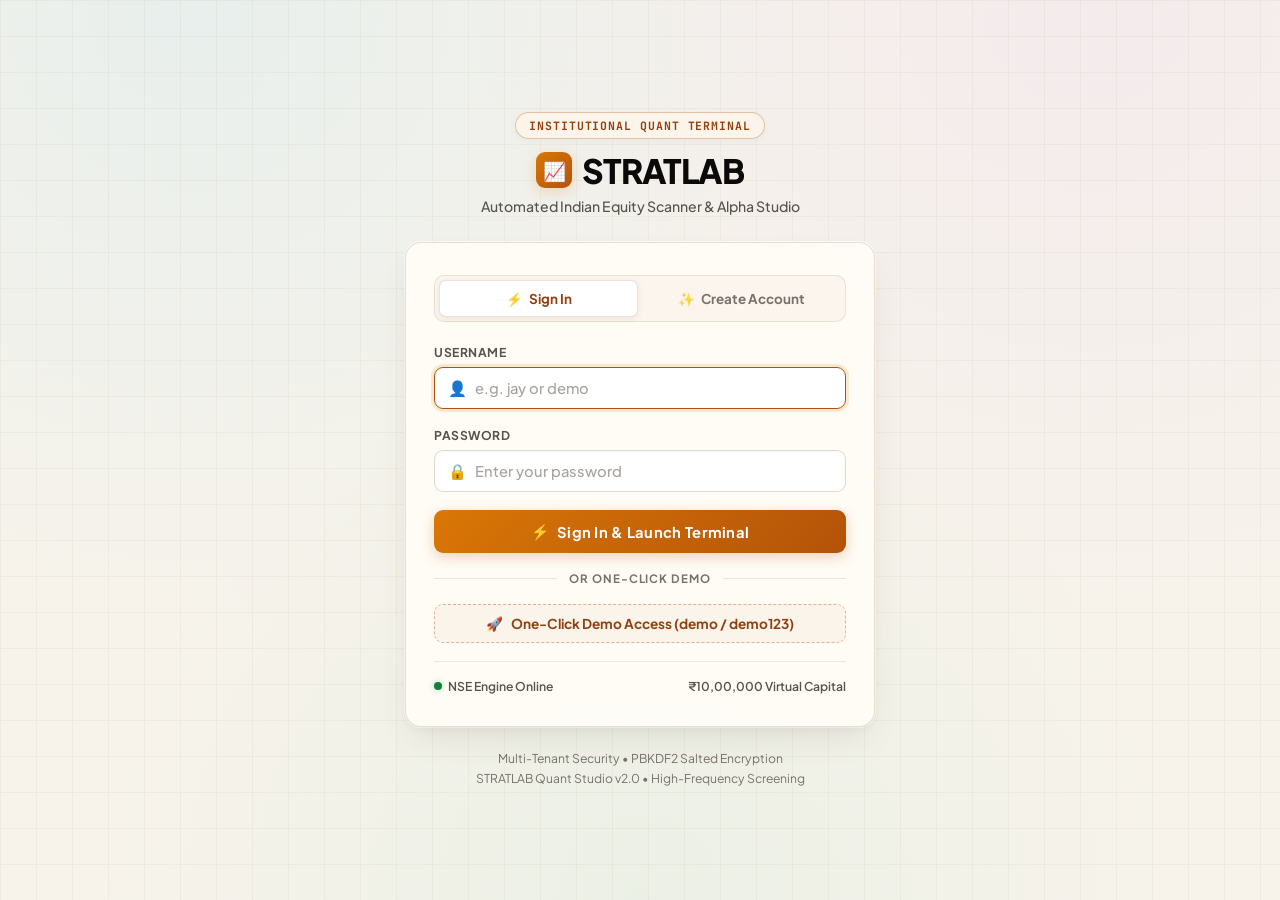
==== commit e5157878: "feat: shift existing data to user JAY and seed fresh empty demo account" ====
--- a/frontend/login.html
+++ b/frontend/login.html
@@ -490,7 +490,7 @@
           <label class="form-label" for="signin-username">Username</label>
           <div class="input-wrapper">
             <span class="input-icon">👤</span>
-            <input type="text" id="signin-username" class="form-input" placeholder="e.g. trader or jay" required autocomplete="username" autofocus>
+            <input type="text" id="signin-username" class="form-input" placeholder="e.g. jay or demo" required autocomplete="username" autofocus>
           </div>
         </div>
 
@@ -511,7 +511,7 @@
         </div>
 
         <button type="button" class="btn-demo" onclick="handleDemoLogin()">
-          <span>🚀</span> One-Click Demo Access (trader / trader123)
+          <span>🚀</span> One-Click Demo Access (demo / demo123)
         </button>
       </form>
 
@@ -636,8 +636,8 @@
 
     // One-Click Demo Access
     function handleDemoLogin() {
-      document.getElementById('signin-username').value = 'trader';
-      document.getElementById('signin-password').value = 'trader123';
+      document.getElementById('signin-username').value = 'demo';
+      document.getElementById('signin-password').value = 'demo123';
       handleSignIn();
     }
 
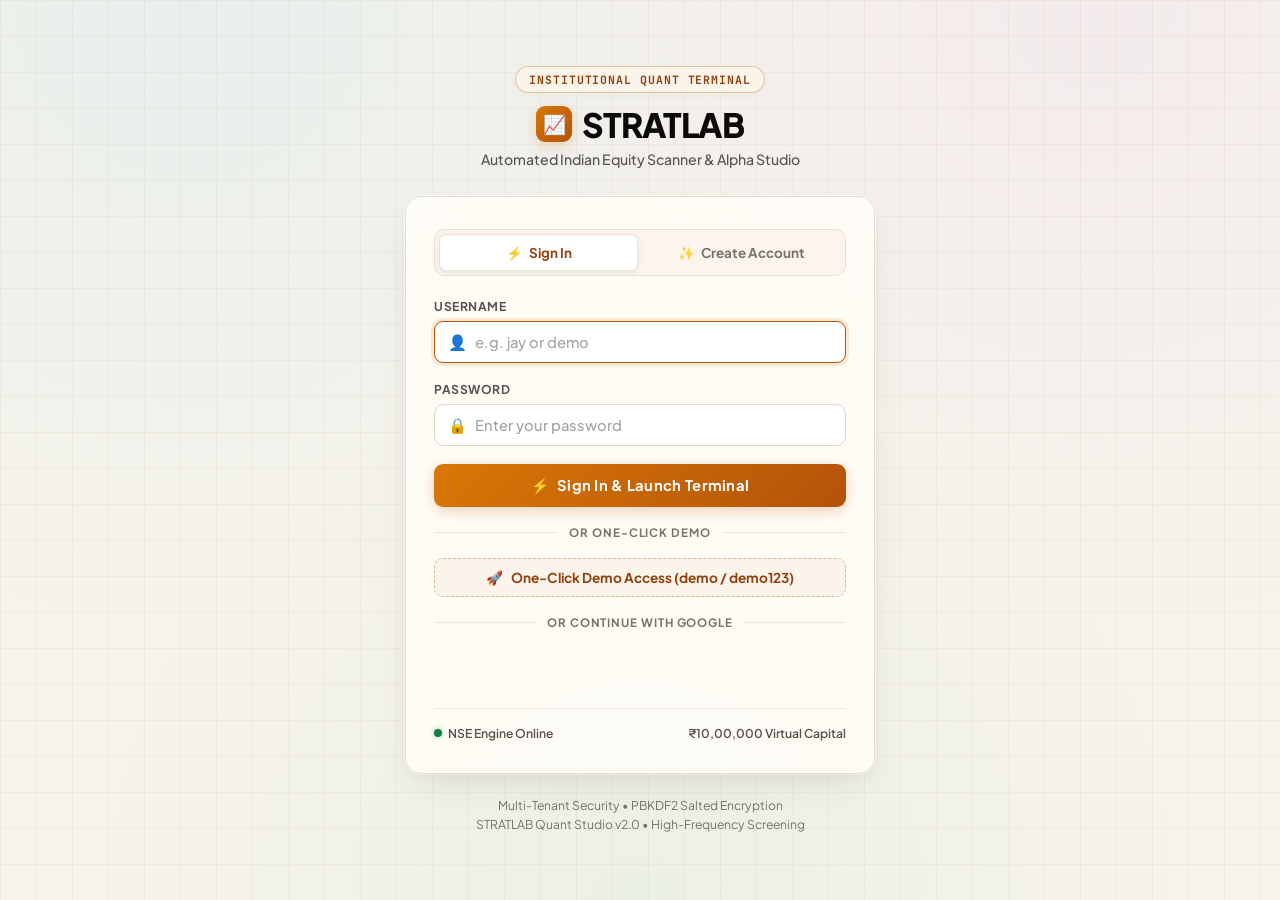
==== commit 8717bd78: "feat(auth): add Google Sign-In and Google Account Linking with token verification and auto capital a" ====
--- a/frontend/login.html
+++ b/frontend/login.html
@@ -8,6 +8,7 @@
   <link rel="preconnect" href="https://fonts.googleapis.com">
   <link rel="preconnect" href="https://fonts.gstatic.com" crossorigin>
   <link href="https://fonts.googleapis.com/css2?family=Plus+Jakarta+Sans:wght@300;400;500;600;700;800&family=JetBrains+Mono:wght@400;500;600;700&display=swap" rel="stylesheet">
+  <script src="https://accounts.google.com/gsi/client" async defer></script>
   <style>
     :root {
       color-scheme: light;
@@ -274,6 +275,27 @@
       display: flex;
     }
 
+    .btn-create-prompt {
+      background: linear-gradient(135deg, #059669 0%, #047857 100%);
+      color: #ffffff;
+      border: none;
+      padding: 9px 14px;
+      border-radius: 7px;
+      font-size: 0.82rem;
+      font-weight: 700;
+      cursor: pointer;
+      margin-top: 6px;
+      width: 100%;
+      text-align: center;
+      transition: all 0.15s ease;
+      box-shadow: 0 2px 8px rgba(5, 150, 105, 0.25);
+    }
+
+    .btn-create-prompt:hover {
+      filter: brightness(1.1);
+      transform: translateY(-1px);
+    }
+
     .status-box.success {
       background: #f0fdf4;
       border: 1px solid #bbf7d0;
@@ -546,6 +568,17 @@
         </button>
       </form>
 
+      <!-- Google Sign-In Section -->
+      <div id="google-auth-section" style="margin-top: 18px;">
+        <div class="auth-divider">
+          <span>or continue with Google</span>
+        </div>
+        <div id="google-btn-container" style="display: flex; justify-content: center; width: 100%; min-height: 42px; margin-top: 10px;"></div>
+        <div id="google-setup-notice" style="display: none; margin-top: 10px; font-size: 0.76rem; color: var(--text-secondary); text-align: center; background: rgba(217, 119, 6, 0.07); border: 1px dashed rgba(217, 119, 6, 0.3); border-radius: 8px; padding: 9px 12px; line-height: 1.45;">
+          <span>💡 <strong>Google Sign-In ready:</strong> Add <code>GOOGLE_CLIENT_ID</code> in environment to activate 1-click Google access.</span>
+        </div>
+      </div>
+
       <!-- Footer Info -->
       <div class="card-footer-info">
         <span><span class="status-dot"></span> NSE Engine Online</span>
@@ -628,10 +661,42 @@
           window.location.replace('/');
         }, 350);
       } catch (err) {
-        showStatus(err.message || 'Authentication failed. Please check credentials.');
+        if (err.message && (err.message.includes('does not exist') || err.message.includes('Create Account'))) {
+          showQuickCreatePrompt(username);
+        } else {
+          showStatus(err.message || 'Authentication failed. Please check credentials.');
+        }
         btn.disabled = false;
         btn.innerHTML = '<span>⚡</span> Sign In &amp; Launch Terminal';
       }
+    }
+
+    function showQuickCreatePrompt(username) {
+      const alert = document.getElementById('auth-status-alert');
+      alert.className = 'status-box error';
+      alert.innerHTML = `
+        <div style="display: flex; flex-direction: column; gap: 8px; width: 100%;">
+          <div>⚠️ Account <strong>${username}</strong> has not been registered yet.</div>
+          <button type="button" class="btn-create-prompt" onclick="quickFillRegister('${username.replace(/'/g, "\\'")}')">
+            ✨ Click here to create account "${username}"
+          </button>
+        </div>
+      `;
+      alert.style.display = 'flex';
+    }
+
+    function quickFillRegister(username) {
+      switchAuthMode('register');
+      const regUser = document.getElementById('reg-username');
+      const regPass = document.getElementById('reg-password');
+      const signinPass = document.getElementById('signin-password');
+      if (regUser) regUser.value = username || '';
+      if (regPass && signinPass) regPass.value = signinPass.value || '';
+      const regDisplay = document.getElementById('reg-display');
+      if (regDisplay) {
+        regDisplay.value = username ? (username.charAt(0).toUpperCase() + username.slice(1)) : '';
+      }
+      showStatus(`Pre-filled for "${username}". Click "Create Account" below to claim ₹10,00,000 capital!`, 'success');
     }
 
     // One-Click Demo Access
@@ -694,6 +759,91 @@
         showStatus(err.message || 'Registration failed.');
         btn.disabled = false;
         btn.innerHTML = '<span>🚀</span> Create Account &amp; Claim ₹10,00,000 Capital';
+      }
+    }
+
+    // Google Identity Services Auth
+    let googleClientId = '';
+
+    async function initGoogleAuth() {
+      try {
+        const res = await fetch('/auth/google/config');
+        if (!res.ok) return;
+        const cfg = await res.json();
+        googleClientId = (cfg.client_id || '').trim();
+
+        if (googleClientId) {
+          renderGoogleSignIn();
+        } else {
+          const notice = document.getElementById('google-setup-notice');
+          if (notice) notice.style.display = 'block';
+        }
+      } catch (err) {
+        console.warn('Google auth configuration lookup failed:', err);
+      }
+    }
+
+    function renderGoogleSignIn() {
+      if (!window.google || !window.google.accounts || !googleClientId) {
+        // If Google library is still downloading, retry in 300ms
+        setTimeout(renderGoogleSignIn, 300);
+        return;
+      }
+
+      try {
+        window.google.accounts.id.initialize({
+          client_id: googleClientId,
+          callback: handleGoogleCredentialResponse,
+          auto_select: false,
+          cancel_on_tap_outside: true,
+        });
+
+        const container = document.getElementById('google-btn-container');
+        if (container) {
+          container.innerHTML = '';
+          window.google.accounts.id.renderButton(container, {
+            theme: 'outline',
+            size: 'large',
+            type: 'standard',
+            shape: 'rectangular',
+            text: 'continue_with',
+            logo_alignment: 'left',
+            width: 320,
+          });
+        }
+
+        const notice = document.getElementById('google-setup-notice');
+        if (notice) notice.style.display = 'none';
+      } catch (err) {
+        console.warn('Google GSI render error:', err);
+      }
+    }
+
+    async function handleGoogleCredentialResponse(response) {
+      if (!response || !response.credential) return;
+      showStatus('Verifying Google credentials with STRATLAB...', 'success');
+
+      try {
+        const res = await fetch('/auth/google', {
+          method: 'POST',
+          headers: { 'Content-Type': 'application/json' },
+          body: JSON.stringify({ credential: response.credential }),
+        });
+
+        const data = await res.json().catch(() => ({}));
+        if (!res.ok) {
+          throw new Error(data.detail || `Google authentication failed (HTTP ${res.status})`);
+        }
+
+        localStorage.setItem('stratlab_auth_token', data.token);
+        localStorage.setItem('stratlab_user', JSON.stringify(data.user));
+
+        showStatus(`Welcome, ${data.user.display_name || data.user.username}! Entering terminal...`, 'success');
+        setTimeout(() => {
+          window.location.replace('/');
+        }, 350);
+      } catch (err) {
+        showStatus(err.message || 'Google sign-in failed. Please try again.');
       }
     }
 
@@ -731,7 +881,10 @@
       }
     }
 
-    document.addEventListener('DOMContentLoaded', checkExistingSession);
+    document.addEventListener('DOMContentLoaded', () => {
+      checkExistingSession();
+      initGoogleAuth();
+    });
   </script>
 </body>
 </html>
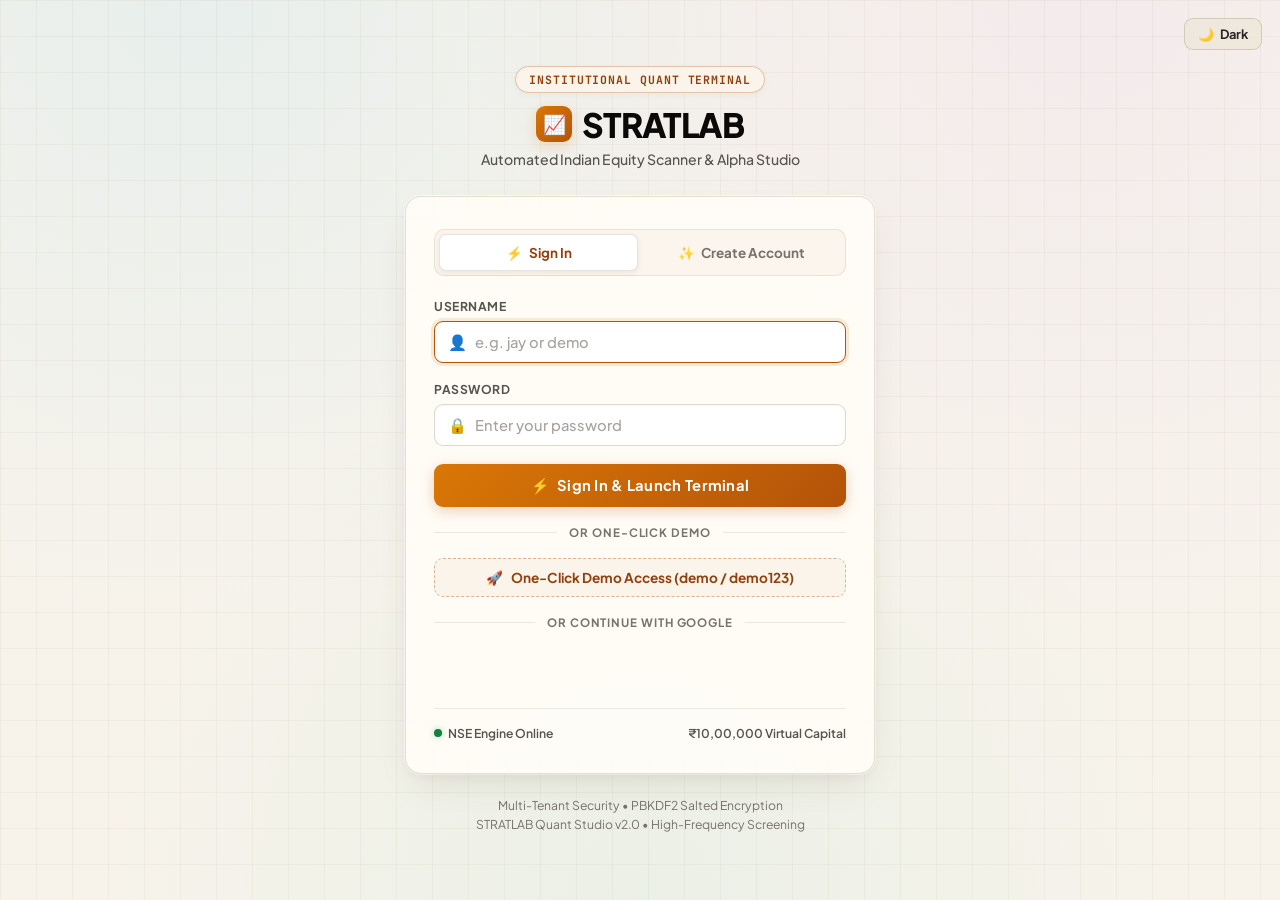
==== commit 6a3e69fa: "feat(ui): add persistent dark mode toggle button with institutional dark theme system" ====
--- a/frontend/login.html
+++ b/frontend/login.html
@@ -9,6 +9,18 @@
   <link rel="preconnect" href="https://fonts.gstatic.com" crossorigin>
   <link href="https://fonts.googleapis.com/css2?family=Plus+Jakarta+Sans:wght@300;400;500;600;700;800&family=JetBrains+Mono:wght@400;500;600;700&display=swap" rel="stylesheet">
   <script src="https://accounts.google.com/gsi/client" async defer></script>
+  <script>
+    (function() {
+      try {
+        const saved = localStorage.getItem('stratlab_theme');
+        const prefersDark = window.matchMedia && window.matchMedia('(prefers-color-scheme: dark)').matches;
+        if (saved === 'dark' || (!saved && prefersDark)) {
+          document.documentElement.classList.add('dark-theme');
+          document.documentElement.setAttribute('data-theme', 'dark');
+        }
+      } catch (e) {}
+    })();
+  </script>
   <style>
     :root {
       color-scheme: light;
@@ -469,10 +481,127 @@
       from { opacity: 0; transform: translateY(-4px); }
       to { opacity: 1; transform: translateY(0); }
     }
+
+    /* Theme Toggle Button */
+    .login-theme-btn {
+      position: fixed;
+      top: 18px;
+      right: 18px;
+      z-index: 100;
+      display: inline-flex;
+      align-items: center;
+      gap: 6px;
+      padding: 7px 13px;
+      border-radius: 9px;
+      font-size: 0.8rem;
+      font-weight: 700;
+      background: rgba(238, 231, 220, 0.9);
+      border: 1px solid rgba(168, 142, 110, 0.35);
+      color: #292524;
+      cursor: pointer;
+      transition: all 0.2s cubic-bezier(0.4, 0, 0.2, 1);
+      font-family: var(--font-sans);
+      user-select: none;
+    }
+    .login-theme-btn:hover {
+      background: #ffffff;
+      border-color: rgba(180, 83, 9, 0.45);
+      color: #78350f;
+      transform: translateY(-1px);
+      box-shadow: 0 3px 10px rgba(70, 55, 35, 0.1);
+    }
+
+    /* Dark Mode Overrides for Login */
+    html.dark-theme, body.dark-theme {
+      color-scheme: dark !important;
+      --bg-base: #090d16;
+      --bg-subtle: #0f172a;
+      --surface-1: #0f172a;
+      --surface-2: #1e293b;
+      --surface-3: #1e293b;
+      --surface-glass: rgba(15, 23, 42, 0.94);
+      --border-subtle: rgba(51, 65, 85, 0.6);
+      --border-glass: rgba(51, 65, 85, 0.7);
+      --text-pure: #ffffff;
+      --text-main: #f8fafc;
+      --text-secondary: #cbd5e1;
+      --text-muted: #94a3b8;
+      --text-faint: #64748b;
+    }
+    html.dark-theme body {
+      background-color: #090d16 !important;
+      background-image: 
+        radial-gradient(circle at 15% 0%, rgba(30, 58, 138, 0.28) 0%, transparent 45%),
+        radial-gradient(circle at 85% 0%, rgba(88, 28, 135, 0.22) 0%, transparent 45%),
+        radial-gradient(circle at 50% 100%, rgba(6, 78, 59, 0.18) 0%, transparent 50%) !important;
+      color: #f8fafc !important;
+    }
+    html.dark-theme .auth-card {
+      background: rgba(15, 23, 42, 0.92) !important;
+      border-color: rgba(51, 65, 85, 0.65) !important;
+      box-shadow: 0 16px 40px rgba(0, 0, 0, 0.65) !important;
+    }
+    html.dark-theme .login-theme-btn {
+      background: rgba(30, 41, 59, 0.85);
+      border-color: rgba(71, 85, 105, 0.65);
+      color: #f1f5f9;
+    }
+    html.dark-theme .login-theme-btn:hover {
+      background: #334155;
+      border-color: rgba(56, 189, 248, 0.5);
+      color: #38bdf8;
+    }
+    html.dark-theme input {
+      background: #0f172a !important;
+      border-color: rgba(71, 85, 105, 0.65) !important;
+      color: #f8fafc !important;
+    }
+    html.dark-theme .brand-title {
+      color: #ffffff !important;
+    }
+    html.dark-theme .brand-subtitle {
+      color: #94a3b8 !important;
+    }
+    html.dark-theme .form-label {
+      color: #cbd5e1 !important;
+    }
+    html.dark-theme .tabs-row {
+      background: rgba(15, 23, 42, 0.8) !important;
+      border-color: rgba(51, 65, 85, 0.6) !important;
+    }
+    html.dark-theme .tab-btn {
+      color: #94a3b8 !important;
+    }
+    html.dark-theme .tab-btn.active {
+      background: #1e293b !important;
+      color: #38bdf8 !important;
+      border-color: rgba(56, 189, 248, 0.4) !important;
+    }
+    html.dark-theme .brand-badge {
+      background: rgba(30, 41, 59, 0.8) !important;
+      border-color: rgba(56, 189, 248, 0.35) !important;
+      color: #38bdf8 !important;
+    }
+    html.dark-theme .btn-demo {
+      background: rgba(30, 41, 59, 0.7) !important;
+      border-color: rgba(71, 85, 105, 0.6) !important;
+      color: #e2e8f0 !important;
+    }
+    html.dark-theme .login-footer-card {
+      background: rgba(15, 23, 42, 0.75) !important;
+      border-color: rgba(51, 65, 85, 0.5) !important;
+      color: #94a3b8 !important;
+    }
   </style>
 </head>
 <body>
   <div class="bg-grid"></div>
+
+  <!-- Theme Toggle Button -->
+  <button id="login-theme-toggle" class="login-theme-btn" type="button" title="Toggle Dark / Light Theme" aria-label="Toggle Theme" onclick="toggleLoginTheme()">
+    <span id="login-theme-icon">🌙</span>
+    <span id="login-theme-label">Dark</span>
+  </button>
 
   <!-- Verification overlay when checking active token -->
   <div id="auth-checking-overlay">
@@ -881,7 +1010,32 @@
       }
     }
 
+    function updateLoginThemeUI(isDark) {
+      const icon = document.querySelector('#login-theme-icon');
+      const label = document.querySelector('#login-theme-label');
+      const btn = document.querySelector('#login-theme-toggle');
+      if (icon) icon.textContent = isDark ? '☀️' : '🌙';
+      if (label) label.textContent = isDark ? 'Light' : 'Dark';
+      if (btn) btn.title = isDark ? 'Switch to Light Mode' : 'Switch to Dark Mode';
+    }
+
+    function toggleLoginTheme() {
+      const isDark = document.documentElement.classList.contains('dark-theme');
+      const next = !isDark;
+      if (next) {
+        document.documentElement.classList.add('dark-theme');
+        document.body.classList.add('dark-theme');
+        localStorage.setItem('stratlab_theme', 'dark');
+      } else {
+        document.documentElement.classList.remove('dark-theme');
+        document.body.classList.remove('dark-theme');
+        localStorage.setItem('stratlab_theme', 'light');
+      }
+      updateLoginThemeUI(next);
+    }
+
     document.addEventListener('DOMContentLoaded', () => {
+      updateLoginThemeUI(document.documentElement.classList.contains('dark-theme'));
       checkExistingSession();
       initGoogleAuth();
     });
